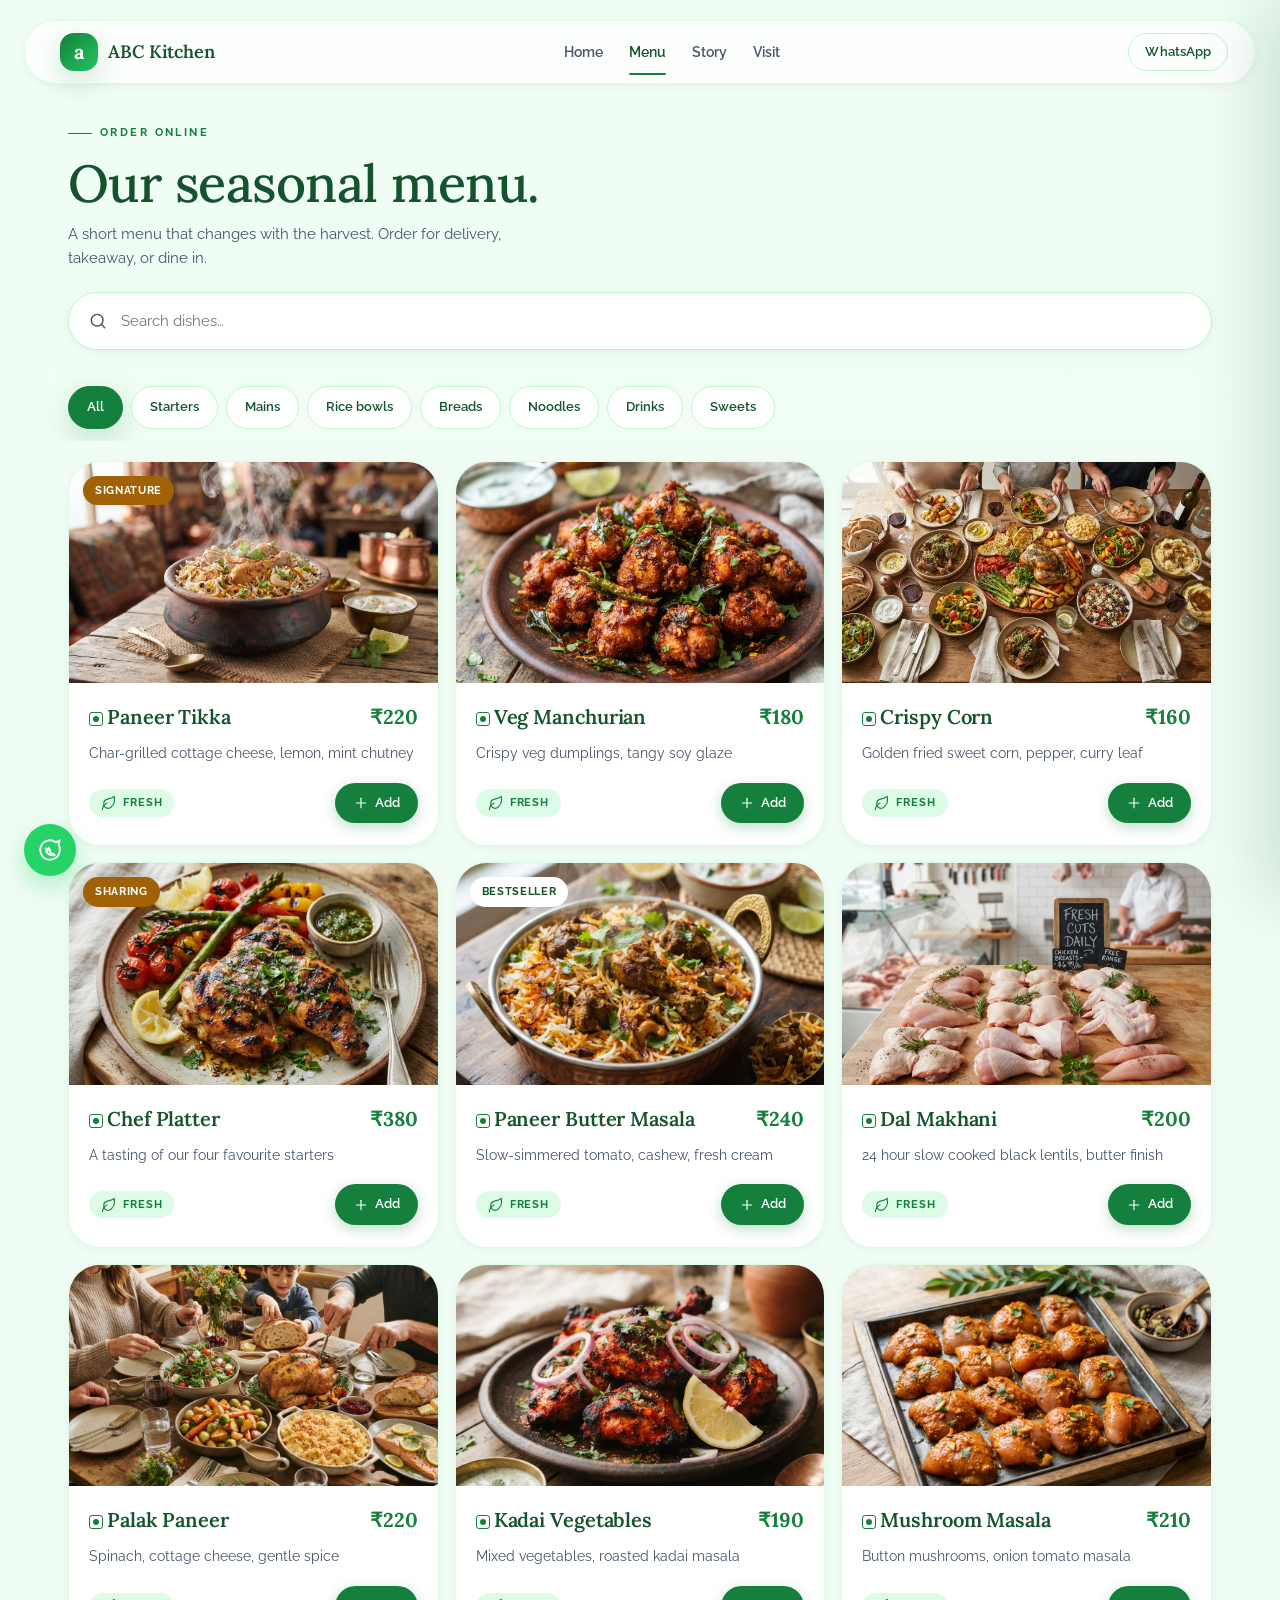
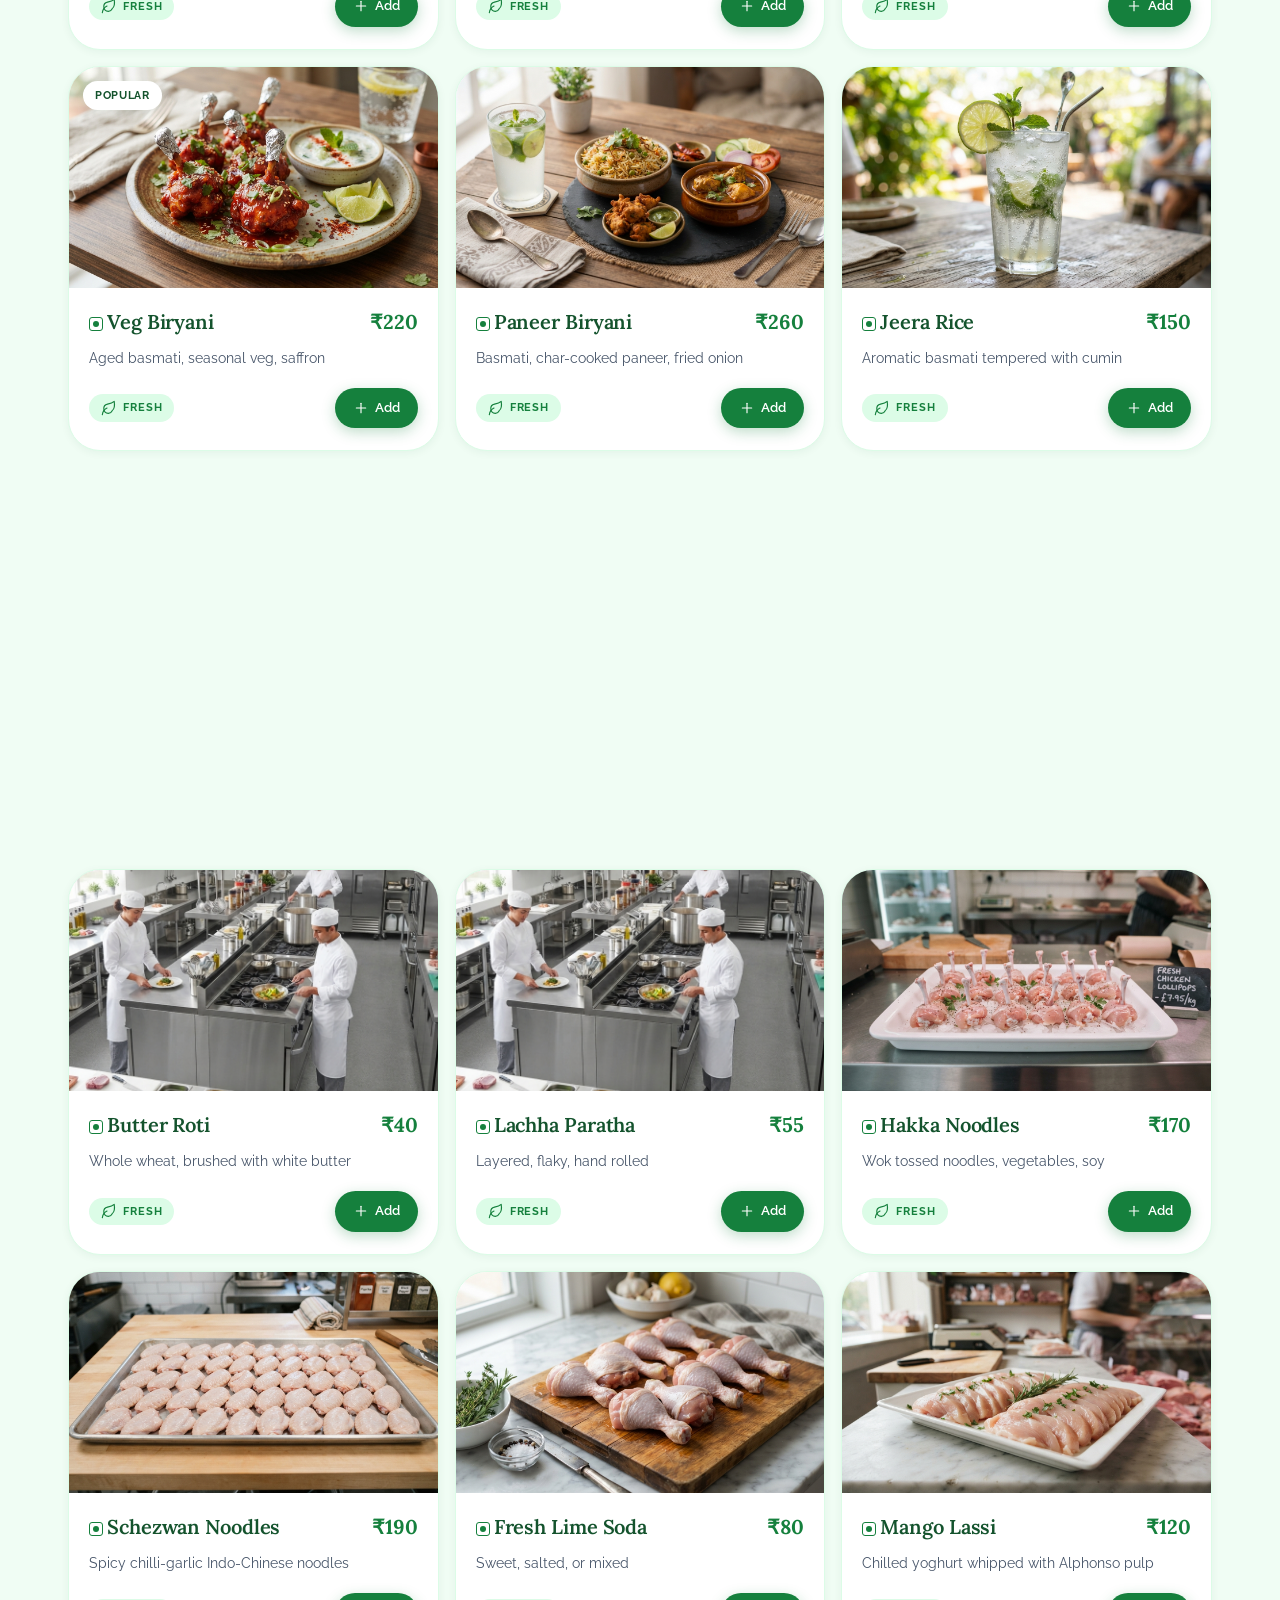
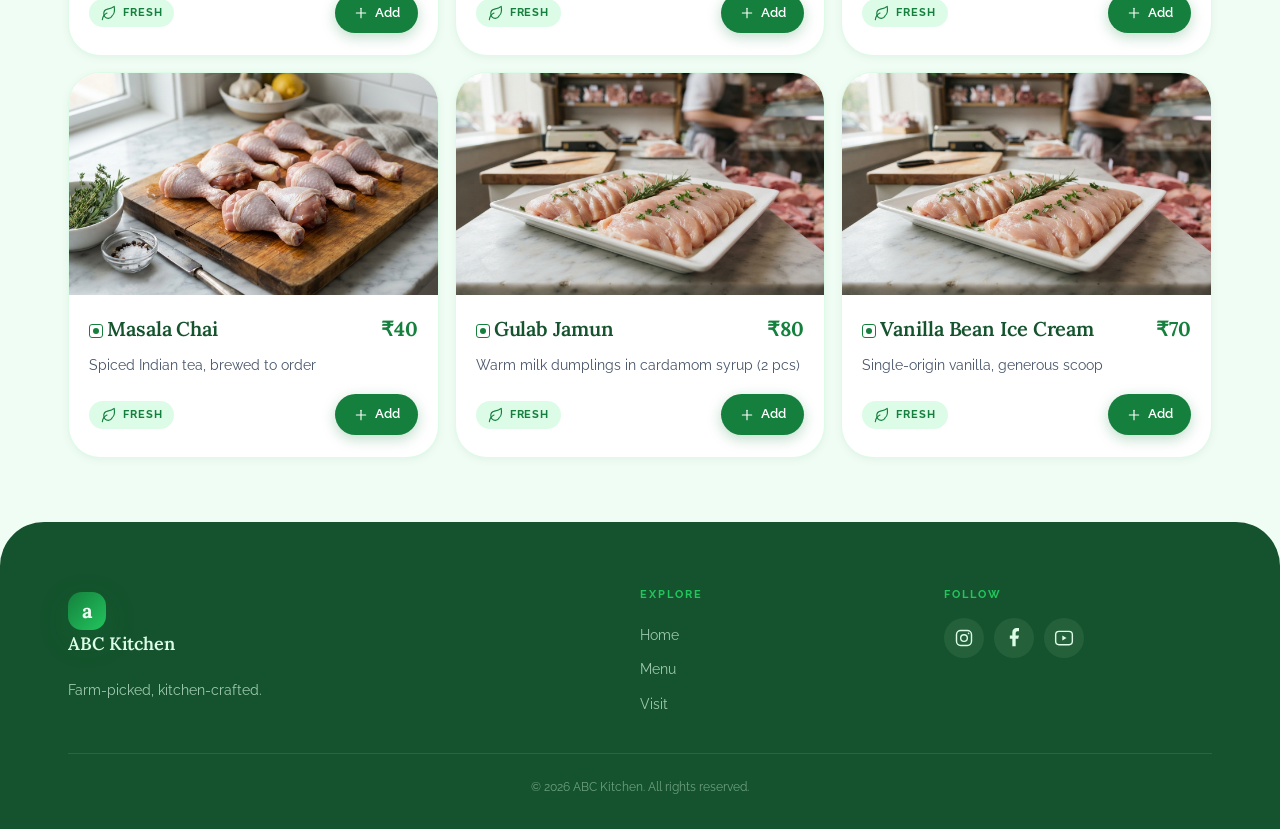
==== menu.html @ bc78f9e4 "Initial commit: restaurant website design 3 Co-authored-by: CommandCodeBot <noreply@commandcode.ai>" ====
<!DOCTYPE html>
<html lang="en">
<head>
<meta charset="UTF-8" />
<meta name="viewport" content="width=device-width, initial-scale=1.0, viewport-fit=cover" />
<title>Menu · ABC Kitchen</title>
<meta name="description" content="Browse our seasonal menu. Order for delivery, takeaway, or dine in." />
<meta name="theme-color" content="#15803D" />
<link rel="manifest" href="manifest.json" />
<link rel="icon" type="image/svg+xml" href="favicon.svg" />
<link rel="preconnect" href="https://fonts.googleapis.com" />
<link rel="preconnect" href="https://fonts.gstatic.com" crossorigin />
<link href="https://fonts.googleapis.com/css2?family=Lora:wght@400;500;600;700&family=Raleway:wght@300;400;500;600;700&display=swap" rel="stylesheet" />
<link rel="stylesheet" href="css/style.css?v=3" />
</head>
<body data-page="menu">

<header class="nav" role="banner">
  <div class="nav__inner">
    <a href="index.html" class="brand" aria-label="ABC Kitchen home">
      <span class="brand__mark">a</span>
      <span class="brand__word" data-brand>ABC Kitchen</span>
    </a>
    <nav class="nav__links" aria-label="Primary">
      <a href="index.html">Home</a>
      <a href="menu.html" class="active">Menu</a>
      <a href="index.html#story">Story</a>
      <a href="index.html#contact">Visit</a>
    </nav>
    <div class="nav__cta">
      <a data-wa target="_blank" rel="noopener" class="btn btn--ghost btn--sm">WhatsApp</a>
    </div>
    <button class="nav__burger" aria-label="Open navigation" aria-expanded="false" id="burgerBtn"></button>
  </div>
</header>

<div class="drawer" aria-label="Mobile navigation">
  <button class="drawer__close" aria-label="Close menu" id="drawerCloseBtn"></button>
  <nav>
    <a href="index.html" id="dn-home"></a>
    <a href="menu.html" class="active" id="dn-menu"></a>
    <a href="index.html#story" id="dn-story"></a>
    <a href="index.html#contact" id="dn-visit"></a>
    <a data-wa target="_blank" rel="noopener" id="dn-wa"></a>
  </nav>
</div>

<main>
  <section id="renderMenu"></section>
</main>

<footer class="footer" role="contentinfo">
  <div class="container">
    <div class="footer__grid">
      <div>
        <a href="index.html" class="brand" aria-label="ABC Kitchen home">
          <span class="brand__mark">a</span>
          <span class="brand__word" data-brand>ABC Kitchen</span>
        </a>
        <p style="margin-top:14px;font-size:14px;color:rgba(220,252,231,.7);max-width:34ch" data-tagline>Farm-picked, kitchen-crafted.</p>
      </div>
      <div>
        <h5>Explore</h5>
        <a href="index.html">Home</a>
        <a href="menu.html">Menu</a>
        <a href="index.html#contact">Visit</a>
      </div>
      <div>
        <h5>Follow</h5>
        <div class="socials">
          <a href="#" aria-label="Instagram" id="s-ig"></a>
          <a href="#" aria-label="Facebook" id="s-fb"></a>
          <a href="#" aria-label="YouTube" id="s-yt"></a>
        </div>
      </div>
    </div>
    <div class="footer__bar">© <span data-year></span> <span data-brand>ABC Kitchen</span>. All rights reserved.</div>
  </div>
</footer>

<nav class="pill-nav" aria-label="Quick navigation">
  <a href="index.html" id="pn-home"></a>
  <a href="menu.html" class="active" id="pn-menu"></a>
  <a href="index.html#story" id="pn-story"></a>
  <a href="index.html#contact" id="pn-visit"></a>
</nav>

<button class="cart-fab" onclick="openCart()" aria-label="Open cart">
  <span class="cart-fab__ic" id="cf-ic"><span class="cart-fab__count">0</span></span>
  <span class="cart-fab__text">View basket<b>₹0</b></span>
</button>

<a class="wa-fab" data-wa target="_blank" rel="noopener" aria-label="Chat on WhatsApp" id="wa-fab"></a>

<aside class="cart-panel" role="dialog" aria-modal="true" aria-labelledby="cartTitle">
  <div class="cart-panel__head">
    <h3 id="cartTitle">Your basket</h3>
    <button class="btn--icon" onclick="closeCart()" aria-label="Close basket" id="cartCloseBtn"></button>
  </div>
  <div class="cart-panel__body" id="cartBody"></div>
  <div class="cart-panel__foot">
    <div class="cart-modes" role="radiogroup" aria-label="Order type">
      <button class="cart-mode-btn active" data-mode="Takeaway" onclick="setMode('Takeaway')" role="radio"><span id="cm-takeaway"></span><span>Takeaway</span></button>
      <button class="cart-mode-btn" data-mode="Delivery" onclick="setMode('Delivery')" role="radio"><span id="cm-delivery"></span><span>Delivery</span></button>
      <button class="cart-mode-btn" data-mode="Dine-in" onclick="setMode('Dine-in')" role="radio"><span id="cm-dine"></span><span>Dine-in</span></button>
    </div>
    <div class="cart-summary" id="cartSummary"></div>
    <button class="btn btn--primary btn--block" onclick="checkoutWA()"><span id="cb-wa"></span> Send order on WhatsApp</button>
    <button class="btn btn--ghost btn--block" style="margin-top:8px" onclick="if(confirm('Clear the basket?')){clearCart();closeCart();}">Clear basket</button>
  </div>
</aside>

<script src="js/site-data.js?v=3"></script>
<script src="js/supabase-client.js?v=3"></script>
<script src="js/backend.js?v=3"></script>
<script src="js/app.js?v=3"></script>
<script>
  document.addEventListener('DOMContentLoaded', () => {
    const set = (id, iconKey, label, showLabel) => { const el = document.getElementById(id); if (el) el.innerHTML = icon(iconKey) + (showLabel !== false ? '<span>'+label+'</span>' : ''); };
    set('burgerBtn','menu','',false);
    set('drawerCloseBtn','x','',false);
    set('cartCloseBtn','x','',false);
    set('pn-home','home','Home');
    set('pn-menu','utensils','Menu');
    set('pn-story','leaf','Story');
    set('pn-visit','map','Visit');
    set('dn-home','home','Home');
    set('dn-menu','utensils','Menu');
    set('dn-story','leaf','Our story');
    set('dn-visit','map','Visit');
    set('dn-wa','wa','WhatsApp');
    document.getElementById('wa-fab').innerHTML = icon('wa');
    document.getElementById('s-ig').innerHTML = icon('ig');
    document.getElementById('s-fb').innerHTML = icon('fb');
    document.getElementById('s-yt').innerHTML = icon('yt');
    // cart icon inside FAB
    const cfIc = document.getElementById('cf-ic');
    if (cfIc){
      const badge = cfIc.querySelector('.cart-fab__count');
      cfIc.innerHTML = icon('cart','icon--sm');
      cfIc.appendChild(badge);
    }
    document.getElementById('cm-takeaway').innerHTML = icon('utensils','icon--sm');
    document.getElementById('cm-delivery').innerHTML = icon('truck','icon--sm');
    document.getElementById('cm-dine').innerHTML = icon('home','icon--sm');
    document.getElementById('cb-wa').innerHTML = icon('wa','icon--sm');
  });
</script>
</body>
</html>
---- css/style.css ----
/* ============================================
   ABC Kitchen · Design 3 · Mobile-first
   Style: Organic Biophilic — farm-to-table
   ============================================ */

:root{
  color-scheme: light;

  /* Palette */
  --primary:#15803D;
  --primary-ink:#FFFFFF;
  --primary-deep:#0F5F2C;
  --primary-soft:#DCFCE7;
  --secondary:#22C55E;
  --accent:#A16207;
  --accent-ink:#FFFFFF;
  --accent-soft:#FEF3C7;
  --bg:#F0FDF4;
  --bg-card:#FFFFFF;
  --ink:#14532D;
  --ink-soft:#166534;
  --muted:#E8F0F1;
  --muted-ink:#475569;
  --border:#BBF7D0;
  --border-soft:#DCFCE7;
  --ring:#15803D;
  --clay:#C2410C;
  --clay-soft:#FFEDD5;

  /* Space (density 4) */
  --s-1:4px; --s-2:8px; --s-3:12px; --s-4:16px;
  --s-5:22px; --s-6:32px; --s-7:44px; --s-8:64px; --s-9:88px;

  /* Radius — organic, generous */
  --r-xs:12px; --r-sm:18px; --r-md:24px; --r-lg:32px; --r-xl:44px; --r-pill:999px;

  /* Elevation */
  --sh-sm:0 2px 8px rgba(20,83,45,.06);
  --sh-md:0 10px 30px rgba(20,83,45,.08), 0 2px 6px rgba(20,83,45,.04);
  --sh-lg:0 24px 60px rgba(20,83,45,.12), 0 8px 20px rgba(20,83,45,.06);
  --sh-glow:0 10px 30px rgba(21,128,61,.22);

  /* Motion */
  --ease:cubic-bezier(.2,.8,.2,1);
  --ease-back:cubic-bezier(.34,1.56,.64,1);
  --t-fast:150ms; --t-med:280ms; --t-slow:420ms;

  /* Layout */
  --nav-h:64px;
  --pill-nav-h:64px;
  --safe-b:env(safe-area-inset-bottom, 0);
}

*,*::before,*::after{box-sizing:border-box}
*{margin:0;padding:0}
html{scroll-behavior:smooth;-webkit-text-size-adjust:100%}
body{
  font-family:'Raleway', system-ui, -apple-system, Segoe UI, Roboto, sans-serif;
  font-size:16px; line-height:1.6;
  color:var(--ink); background:var(--bg);
  -webkit-font-smoothing:antialiased;
  overflow-x:hidden;
  padding-bottom:calc(var(--pill-nav-h) + 20px + var(--safe-b));
}
img,svg{display:block;max-width:100%;height:auto}
button{font:inherit;color:inherit;background:none;border:none;cursor:pointer;touch-action:manipulation}
a{color:inherit;text-decoration:none}
h1,h2,h3,h4{font-family:'Lora', Georgia, serif; letter-spacing:-.005em; line-height:1.15; font-weight:600; color:var(--ink)}
input,textarea,select{font:inherit;color:inherit}
::selection{background:var(--primary);color:var(--primary-ink)}
:focus-visible{outline:2px solid var(--ring);outline-offset:3px;border-radius:10px}
.sr{position:absolute;width:1px;height:1px;padding:0;margin:-1px;overflow:hidden;clip:rect(0,0,0,0);border:0}
.container{max-width:1200px;margin-inline:auto;padding-inline:20px}

.icon{width:20px;height:20px;flex:0 0 auto;stroke:currentColor;fill:none;stroke-width:1.7;stroke-linecap:round;stroke-linejoin:round}
.icon--sm{width:16px;height:16px}
.icon--lg{width:26px;height:26px}

/* ============ Buttons ============ */
.btn{
  display:inline-flex;align-items:center;justify-content:center;gap:8px;
  padding:14px 24px; min-height:48px;
  border-radius:var(--r-pill);
  font-family:'Raleway',sans-serif; font-weight:600; font-size:15px; letter-spacing:.005em;
  transition: transform var(--t-med) var(--ease), box-shadow var(--t-med) var(--ease), background var(--t-med) var(--ease), color var(--t-med) var(--ease), border-color var(--t-med) var(--ease);
  white-space:nowrap;
}
.btn:active{transform:translateY(1px) scale(.98)}
.btn--primary{background:var(--primary);color:var(--primary-ink);box-shadow:var(--sh-glow)}
.btn--primary:hover{background:var(--primary-deep)}
.btn--accent{background:var(--accent);color:var(--accent-ink);box-shadow:0 8px 22px rgba(161,98,7,.25)}
.btn--accent:hover{filter:brightness(1.08)}
.btn--ghost{background:transparent;color:var(--ink);border:1.5px solid var(--border)}
.btn--ghost:hover{border-color:var(--primary);color:var(--primary);background:var(--primary-soft)}
.btn--clay{background:var(--clay);color:#fff;box-shadow:0 8px 22px rgba(194,65,12,.25)}
.btn--block{width:100%}
.btn--sm{min-height:38px;padding:8px 16px;font-size:13px}
.btn--icon{padding:12px;min-height:44px;min-width:44px;border-radius:50%;background:var(--bg-card);color:var(--ink);box-shadow:var(--sh-sm)}

/* ============ Top nav ============ */
.nav{
  position:sticky; top:14px; z-index:60;
  margin:14px 14px 0;
  height:var(--nav-h);
  background:rgba(255,255,255,.85);
  backdrop-filter:saturate(1.4) blur(16px);
  -webkit-backdrop-filter:saturate(1.4) blur(16px);
  border:1px solid var(--border-soft);
  border-radius:var(--r-xl);
  box-shadow:var(--sh-sm);
  transition: box-shadow var(--t-med) var(--ease);
}
.nav.scrolled{box-shadow:var(--sh-md)}
.nav__inner{display:flex;align-items:center;justify-content:space-between;height:100%;padding:0 12px 0 20px;max-width:1200px;margin-inline:auto}
.brand{display:inline-flex;align-items:center;gap:10px}
.brand__mark{width:38px;height:38px;border-radius:14px;background:linear-gradient(135deg,var(--primary),var(--secondary));display:grid;place-items:center;color:var(--bg);font-family:'Lora',serif;font-weight:700;font-size:20px;box-shadow:var(--sh-glow);letter-spacing:-.02em}
.brand__word{font-family:'Lora',serif;font-size:18px;font-weight:600;color:var(--ink);letter-spacing:-.005em}
.nav__links{display:none}
.nav__cta{display:none}
.nav__burger{
  display:inline-grid; place-items:center;
  width:44px; height:44px; border-radius:50%;
  background:var(--primary); color:var(--primary-ink);
  box-shadow:var(--sh-glow);
  transition: background var(--t-med) var(--ease);
}
.nav__burger:hover{background:var(--primary-deep)}
.nav__burger .icon{stroke-width:2}

/* Drawer */
.drawer{
  position:fixed; inset:0; z-index:70;
  background:linear-gradient(160deg, var(--primary-soft), var(--bg));
  transform:translateY(-100%); opacity:0; pointer-events:none;
  transition: transform var(--t-slow) var(--ease), opacity var(--t-slow) var(--ease);
  padding:96px 32px 48px;
  overflow-y:auto;
}
.drawer.open{transform:translateY(0); opacity:1; pointer-events:auto}
.drawer__close{position:fixed;top:24px;right:22px;width:44px;height:44px;border-radius:50%;background:var(--bg-card);color:var(--ink);display:grid;place-items:center;box-shadow:var(--sh-md);z-index:71}
.drawer nav{display:flex;flex-direction:column;gap:2px;margin-bottom:32px}
.drawer nav a{display:flex;align-items:center;gap:14px;padding:16px 4px;font-family:'Lora',serif;font-size:24px;color:var(--ink);border-bottom:1px solid var(--border);transition:color var(--t-fast) var(--ease), transform var(--t-fast) var(--ease)}
.drawer nav a:hover{color:var(--primary);transform:translateX(4px)}
.drawer nav a.active{color:var(--primary)}
.drawer nav a .icon{color:var(--primary)}
.drawer__cta{display:flex;flex-direction:column;gap:10px}
.drawer__foot{margin-top:32px;padding-top:24px;border-top:1px solid var(--border);color:var(--muted-ink);font-size:13px}

/* ============ Floating pill nav (mobile bottom) ============ */
.pill-nav{
  position:fixed;
  left:50%; transform:translateX(-50%);
  bottom:calc(16px + var(--safe-b));
  height:var(--pill-nav-h);
  padding:6px;
  background:var(--ink);
  border-radius:var(--r-pill);
  z-index:65;
  display:inline-flex; align-items:center; gap:4px;
  box-shadow:0 20px 50px rgba(20,83,45,.28);
  max-width:calc(100vw - 24px);
}
.pill-nav a{
  display:inline-flex; align-items:center; justify-content:center; gap:8px;
  min-width:52px; height:52px; padding:0 12px;
  border-radius:var(--r-pill);
  color:rgba(240,253,244,.65);
  font-family:'Raleway',sans-serif; font-weight:600; font-size:13px;
  transition: color var(--t-fast) var(--ease), background var(--t-fast) var(--ease);
}
.pill-nav a:hover{color:var(--bg)}
.pill-nav a.active{background:var(--primary);color:var(--bg);box-shadow:inset 0 0 0 1px rgba(255,255,255,.08)}
.pill-nav a .icon{width:20px;height:20px;stroke-width:1.8}
.pill-nav a span:not(.sr){display:none}
.pill-nav a.active span{display:inline}

/* ============ Hero ============ */
.hero{position:relative;padding:26px 0 40px;overflow:hidden}
.hero__bg{position:absolute;inset:0;z-index:-1;pointer-events:none}
.hero__leaf{position:absolute;color:var(--primary);opacity:.09}
.hero__leaf--a{top:-40px;right:-30px;width:280px;height:280px}
.hero__leaf--b{bottom:20px;left:-60px;width:220px;height:220px;opacity:.06}
.hero__inner{display:flex;flex-direction:column;gap:24px}
.kicker{
  align-self:start; display:inline-flex;align-items:center;gap:10px;
  padding:8px 14px 8px 10px;border-radius:var(--r-pill);
  background:var(--primary-soft); color:var(--primary);
  font-size:12px;font-weight:700;letter-spacing:.02em;text-transform:uppercase;
}
.kicker .icon{color:var(--primary)}

.hero__title{
  font-family:'Lora',Georgia,serif;
  font-size:clamp(38px, 10vw, 68px);
  line-height:1.05; letter-spacing:-.015em;
  color:var(--ink); font-weight:500;
}
.hero__title .accent{color:var(--primary); font-style:italic; font-weight:600; position:relative; display:inline-block}
.hero__title .accent svg{position:absolute;left:0;right:0;bottom:-6px;width:100%;height:12px;color:var(--accent);opacity:.75}
.hero__lead{max-width:56ch;font-size:16px;color:var(--muted-ink);line-height:1.7}
.hero__cta{display:flex;flex-wrap:wrap;gap:12px;margin-top:4px}

/* Organic image mask */
.hero__figure{
  position:relative;
  aspect-ratio:5/6;
  overflow:hidden;
  background:var(--muted);
  filter:drop-shadow(0 30px 50px rgba(20,83,45,.18));
}
.hero__figure svg{width:100%;height:100%;display:block}
.hero__figure img{
  position:absolute; inset:0;
  width:100%; height:100%; object-fit:cover;
  clip-path:url(#blobMask);
  -webkit-clip-path:url(#blobMask);
}
.hero__figure__badge{
  position:absolute; right:-6px; top:-6px;
  width:98px; height:98px; border-radius:50%;
  background:var(--accent); color:var(--accent-ink);
  display:grid; place-items:center; text-align:center;
  padding:8px; box-shadow:var(--sh-md);
  transform:rotate(6deg);
  animation:badgeSpin 24s linear infinite;
}
.hero__figure__badge span{font-family:'Lora',serif;font-size:12px;font-weight:600;line-height:1.15;letter-spacing:.02em}
@keyframes badgeSpin{to{transform:rotate(366deg)}}
@media(prefers-reduced-motion:reduce){.hero__figure__badge{animation:none}}

.hero__stat-strip{
  display:flex; align-items:stretch;
  gap:0; margin-top:8px;
  background:var(--bg-card); border:1px solid var(--border-soft);
  border-radius:var(--r-md); padding:8px 4px;
  box-shadow:var(--sh-sm);
}
.hero__stat-strip .st{flex:1;padding:8px 12px;text-align:center;position:relative}
.hero__stat-strip .st + .st::before{content:'';position:absolute;left:0;top:20%;bottom:20%;width:1px;background:var(--border)}
.hero__stat-strip .st b{display:block;font-family:'Lora',serif;font-size:22px;color:var(--primary);font-weight:700;letter-spacing:-.01em}
.hero__stat-strip .st span{display:block;font-size:11px;color:var(--muted-ink);letter-spacing:.04em;text-transform:uppercase;margin-top:2px}

/* ============ Sections ============ */
section.block{padding:56px 0;position:relative}
section.block--white{background:var(--bg-card)}
section.block--mint{background:linear-gradient(180deg, var(--primary-soft), var(--bg))}
section.block--dark{background:var(--ink);color:var(--primary-soft)}
section.block--dark h2,section.block--dark h3,section.block--dark h4{color:var(--primary-soft)}
section.block--dark .muted-text{color:rgba(220,252,231,.7)}
section.block--dark .eyebrow{color:var(--secondary)}

.eyebrow{display:inline-flex;align-items:center;gap:8px;font-size:11px;letter-spacing:.22em;text-transform:uppercase;font-weight:700;color:var(--primary);margin-bottom:12px}
.eyebrow::before{content:'';width:24px;height:1.5px;background:currentColor;border-radius:2px}
.section__head{margin-bottom:32px}
.section__head h2{font-size:clamp(30px,7vw,44px);line-height:1.12;font-weight:500;letter-spacing:-.005em}
.section__head p{margin-top:12px;color:var(--muted-ink);font-size:16px;max-width:60ch;line-height:1.65}

/* Wave dividers between sections */
.wave{width:100%;height:40px;display:block}
.wave--to-white path{fill:var(--bg-card)}
.wave--to-mint path{fill:var(--primary-soft)}
.wave--to-dark path{fill:var(--ink)}
.wave--to-bg path{fill:var(--bg)}

/* ============ Featured dishes ============ */
.dishes{display:grid;grid-template-columns:1fr;gap:20px}
.dish{
  background:var(--bg-card); border-radius:var(--r-lg); overflow:hidden;
  border:1px solid var(--border-soft); box-shadow:var(--sh-sm);
  transition: transform var(--t-med) var(--ease), box-shadow var(--t-med) var(--ease), border-color var(--t-med) var(--ease);
  position:relative;
}
.dish:hover{transform:translateY(-4px); box-shadow:var(--sh-md); border-color:var(--border)}
.dish__img{aspect-ratio:5/4;overflow:hidden;background:var(--muted);position:relative}
.dish__img img{width:100%;height:100%;object-fit:cover;transition:transform 500ms var(--ease)}
.dish:hover .dish__img img{transform:scale(1.06)}
.dish__body{padding:18px 20px 22px}
.dish__row{display:flex;justify-content:space-between;align-items:baseline;gap:10px;margin-bottom:6px}
.dish__title{font-family:'Lora',serif;font-size:22px;color:var(--ink);font-weight:600;letter-spacing:-.005em}
.dish__price{font-family:'Lora',serif;font-size:22px;color:var(--primary);font-weight:700;white-space:nowrap}
.dish__desc{font-size:14px;color:var(--muted-ink);margin-bottom:16px;line-height:1.55;min-height:2.5em}
.dish__cta{display:flex;justify-content:space-between;align-items:center;gap:10px}
.chip{display:inline-flex;align-items:center;gap:6px;padding:5px 12px;border-radius:var(--r-pill);background:var(--primary-soft);color:var(--primary);font-size:11px;font-weight:700;letter-spacing:.08em;text-transform:uppercase}
.chip--gold{background:var(--accent-soft);color:var(--accent)}
.chip--clay{background:var(--clay-soft);color:var(--clay)}
.tag{position:absolute;top:14px;left:14px;padding:6px 12px;border-radius:var(--r-pill);background:var(--bg-card);color:var(--ink);font-size:11px;font-weight:700;letter-spacing:.06em;text-transform:uppercase;box-shadow:var(--sh-sm);z-index:2}
.tag--gold{background:var(--accent);color:var(--accent-ink)}
.diet-dot{width:14px;height:14px;border:1.5px solid var(--primary);border-radius:3px;display:inline-grid;place-items:center;flex:0 0 auto;vertical-align:middle;margin-right:4px}
.diet-dot::before{content:'';width:6px;height:6px;background:var(--primary);border-radius:50%}
.diet-dot.nv{border-color:var(--clay)}
.diet-dot.nv::before{background:var(--clay)}

/* ============ Values ============ */
.values{display:grid;grid-template-columns:1fr;gap:14px}
.value{
  padding:24px; border-radius:var(--r-md);
  background:var(--bg-card); border:1px solid var(--border-soft);
  display:flex; flex-direction:column; gap:8px;
  transition: transform var(--t-med) var(--ease), border-color var(--t-med) var(--ease);
}
.value:hover{transform:translateY(-3px);border-color:var(--primary)}
.value__ic{width:46px;height:46px;border-radius:16px;background:linear-gradient(135deg,var(--primary-soft),var(--accent-soft));display:grid;place-items:center;color:var(--primary);margin-bottom:6px}
.value h4{font-family:'Lora',serif;font-size:20px;font-weight:600}
.value p{font-size:14px;color:var(--muted-ink);line-height:1.6}
.value__num{position:absolute;top:16px;right:20px;font-family:'Lora',serif;font-size:14px;color:var(--muted-ink);font-weight:500;font-style:italic}
.value{position:relative}

/* ============ Sourcing / ingredients ============ */
.sourcing{display:grid;grid-template-columns:1fr 1fr;gap:12px;margin-top:18px}
.source-card{padding:18px;border-radius:var(--r-md);background:rgba(220,252,231,.06);border:1px solid rgba(220,252,231,.14)}
.source-card__ic{width:44px;height:44px;border-radius:14px;background:rgba(220,252,231,.12);color:var(--secondary);display:grid;place-items:center;margin-bottom:12px}
.source-card b{font-family:'Lora',serif;font-size:17px;color:var(--primary-soft);display:block}
.source-card span{font-size:12px;color:rgba(220,252,231,.6)}

/* ============ Gallery ============ */
.gallery{display:grid;grid-template-columns:repeat(2,1fr);gap:12px}
.gallery figure{position:relative;overflow:hidden;border-radius:var(--r-md);aspect-ratio:1/1;background:var(--muted);box-shadow:var(--sh-sm)}
.gallery figure:nth-child(1){grid-column:span 2;aspect-ratio:16/9;border-radius:var(--r-lg)}
.gallery img{width:100%;height:100%;object-fit:cover;transition:transform 500ms var(--ease)}
.gallery figure:hover img{transform:scale(1.07)}
.gallery figcaption{position:absolute;left:0;right:0;bottom:0;padding:22px 14px 12px;color:#fff;font-family:'Lora',serif;font-size:14px;background:linear-gradient(180deg,transparent,rgba(20,83,45,.7))}

/* ============ Testimonials ============ */
.tcards{display:grid;grid-template-columns:1fr;gap:14px}
.tcard{
  padding:26px;border-radius:var(--r-lg);background:var(--bg-card);border:1px solid var(--border-soft);
  position:relative; box-shadow:var(--sh-sm);
}
.tcard::before{content:'"';position:absolute;top:12px;right:20px;font-family:'Lora',serif;font-size:80px;color:var(--primary-soft);line-height:.6}
.stars{color:var(--accent);letter-spacing:2px;font-size:14px;margin-bottom:10px;position:relative;z-index:1}
.tcard p{font-family:'Lora',serif;font-size:17px;line-height:1.55;color:var(--ink);margin-bottom:14px;font-weight:400;position:relative;z-index:1}
.tcard footer{display:flex;align-items:center;gap:12px}
.tcard__avatar{width:38px;height:38px;border-radius:50%;background:linear-gradient(135deg,var(--primary),var(--secondary));display:grid;place-items:center;color:var(--bg);font-family:'Lora',serif;font-weight:700}
.tcard b{font-weight:600;font-size:14px;color:var(--ink);font-family:'Raleway',sans-serif;display:block}
.tcard footer span{font-size:12px;color:var(--muted-ink)}

/* ============ Forms ============ */
.form{display:flex;flex-direction:column;gap:14px}
.field label{display:block;font-size:12px;letter-spacing:.08em;text-transform:uppercase;font-weight:700;color:var(--primary);margin-bottom:6px}
.field input,.field textarea,.field select{
  width:100%;padding:14px 18px;min-height:48px;
  background:var(--bg-card);border:1.5px solid var(--border);border-radius:var(--r-sm);
  font-size:15px;color:var(--ink);
  transition: border-color var(--t-fast) var(--ease), box-shadow var(--t-fast) var(--ease);
}
.field input:focus,.field textarea:focus,.field select:focus{outline:none;border-color:var(--primary);box-shadow:0 0 0 4px rgba(21,128,61,.14)}
.field textarea{min-height:110px;resize:vertical;line-height:1.6}
.hint{font-size:12px;color:var(--muted-ink);margin-top:4px}
.card{background:var(--bg-card);border:1px solid var(--border-soft);border-radius:var(--r-lg);padding:26px;box-shadow:var(--sh-md)}
.star-picker{display:flex;gap:4px;font-size:28px;cursor:pointer;user-select:none}
.star-picker span{color:var(--border);transition:color var(--t-fast) var(--ease);padding:2px}
.star-picker span.on{color:var(--accent)}

/* ============ Contact ============ */
.contact-grid{display:grid;grid-template-columns:1fr;gap:20px}
.contact-list{list-style:none;padding:0;display:flex;flex-direction:column;gap:12px;margin-bottom:20px}
.contact-list li{display:flex;gap:14px;padding:16px 18px;background:var(--bg-card);border:1px solid var(--border-soft);border-radius:var(--r-md);align-items:center}
.contact-list .ci{width:42px;height:42px;border-radius:14px;background:linear-gradient(135deg,var(--primary-soft),var(--accent-soft));display:grid;place-items:center;color:var(--primary);flex:0 0 auto}
.contact-list h5{font-family:'Raleway',sans-serif;font-size:11px;letter-spacing:.1em;text-transform:uppercase;color:var(--muted-ink);font-weight:700;margin-bottom:2px}
.contact-list p{font-size:15px;color:var(--ink);line-height:1.4}
.map{width:100%;aspect-ratio:16/10;border:0;border-radius:var(--r-lg);box-shadow:var(--sh-md);background:var(--muted)}

/* ============ Footer ============ */
.footer{background:var(--ink);color:var(--primary-soft);padding:52px 0 96px;border-radius:36px 36px 0 0;margin-top:32px}
.footer__grid{display:grid;grid-template-columns:1fr;gap:32px;margin-bottom:32px}
.footer h5{font-family:'Raleway',sans-serif;font-size:11px;letter-spacing:.18em;text-transform:uppercase;color:var(--secondary);margin-bottom:14px;font-weight:700}
.footer a{display:block;padding:6px 0;color:rgba(220,252,231,.7);font-size:14px;transition:color var(--t-fast) var(--ease)}
.footer a:hover{color:var(--secondary)}
.footer .brand__word{color:var(--primary-soft)}
.footer .socials{display:flex;gap:10px}
.footer .socials a{width:40px;height:40px;border-radius:50%;background:rgba(220,252,231,.08);display:inline-grid;place-items:center;padding:0;color:var(--primary-soft)}
.footer .socials a:hover{background:var(--secondary);color:var(--ink)}
.footer__bar{padding-top:24px;border-top:1px solid rgba(220,252,231,.1);text-align:center;font-size:12px;color:rgba(220,252,231,.45)}

/* ============ Modal ============ */
.modal{position:fixed;inset:0;z-index:80;display:none}
.modal.open{display:flex;align-items:flex-end;justify-content:center}
@media(min-width:700px){.modal.open{align-items:center}}
.modal__backdrop{position:absolute;inset:0;background:rgba(20,83,45,.5);backdrop-filter:blur(3px);animation:fadeIn var(--t-med) var(--ease)}
.modal__panel{
  position:relative;width:100%;max-width:520px;
  background:var(--bg);border-radius:32px 32px 0 0;
  padding:28px 24px 32px;
  animation:sheetUp var(--t-slow) var(--ease-back);
  max-height:88vh; overflow-y:auto;
}
@media(min-width:700px){.modal__panel{border-radius:var(--r-lg);animation:popIn var(--t-slow) var(--ease-back)}}
.modal__panel h3{font-family:'Lora',serif;font-size:26px;margin-bottom:8px}
.modal__panel p.muted-text{color:var(--muted-ink);font-size:14px;margin-bottom:20px;line-height:1.6}
.modal__close{position:absolute;top:16px;right:16px;padding:10px;border-radius:50%;background:var(--bg-card);color:var(--ink);box-shadow:var(--sh-sm)}
.modal__handle{width:40px;height:4px;background:var(--border);border-radius:2px;margin:0 auto 18px;display:block}
@media(min-width:700px){.modal__handle{display:none}}
@keyframes sheetUp{from{transform:translateY(100%)}to{transform:translateY(0)}}
@keyframes popIn{from{transform:scale(.94);opacity:0}to{transform:scale(1);opacity:1}}
@keyframes fadeIn{from{opacity:0}to{opacity:1}}
.benefits{list-style:none;display:grid;grid-template-columns:1fr 1fr;gap:8px;margin:14px 0}
.benefits li{padding:12px 14px;background:var(--bg-card);border:1px solid var(--border-soft);border-radius:var(--r-sm);font-size:13px;font-weight:600;color:var(--ink);display:flex;align-items:center;gap:8px}
.benefits li .icon{color:var(--primary)}

/* Toast */
.toast-wrap{position:fixed;top:calc(var(--nav-h) + 30px);left:50%;transform:translateX(-50%);z-index:100;display:flex;flex-direction:column;gap:8px;pointer-events:none;padding-inline:16px;width:100%;max-width:420px}
.toast{background:var(--ink);color:var(--bg);padding:14px 20px;border-radius:var(--r-pill);font-size:14px;font-weight:600;box-shadow:var(--sh-lg);animation:toastIn var(--t-slow) var(--ease-back);text-align:center;display:inline-flex;align-items:center;gap:8px;justify-content:center}
.toast .icon{color:var(--secondary)}
@keyframes toastIn{from{transform:translateY(-16px);opacity:0}to{transform:translateY(0);opacity:1}}

/* ============ Menu page ============ */
.menu-hero{padding:32px 0 12px}
.menu-hero h1{font-family:'Lora',serif;font-size:clamp(34px,8vw,52px);letter-spacing:-.01em;font-weight:500;color:var(--ink)}
.menu-hero p{color:var(--muted-ink);font-size:15px;margin-top:8px;max-width:52ch}

.menu-search{position:relative;margin:22px 0 12px}
.menu-search input{width:100%;padding:16px 48px 16px 52px;background:var(--bg-card);border:1.5px solid var(--border);border-radius:var(--r-pill);font-size:15px;box-shadow:var(--sh-sm)}
.menu-search input:focus{outline:none;border-color:var(--primary);box-shadow:0 0 0 4px rgba(21,128,61,.14)}
.menu-search .icon{position:absolute;left:20px;top:50%;transform:translateY(-50%);color:var(--muted-ink);pointer-events:none}

.cats{
  position:sticky; top:calc(14px + var(--nav-h) + 14px); z-index:40;
  padding:12px 0;
  display:flex;gap:8px;overflow-x:auto;
  scrollbar-width:none;
  scroll-snap-type:x proximity;
  margin-inline:-20px; padding-inline:20px;
  background:linear-gradient(180deg, rgba(240,253,244,.92), rgba(240,253,244,.75));
  backdrop-filter:blur(10px);
}
.cats::-webkit-scrollbar{display:none}
.cat{
  scroll-snap-align:start; flex:0 0 auto;
  padding:10px 18px; border-radius:var(--r-pill);
  background:var(--bg-card); color:var(--ink); border:1.5px solid var(--border);
  font-family:'Raleway',sans-serif; font-weight:600; font-size:13px;
  transition: all var(--t-fast) var(--ease);
}
.cat:hover{border-color:var(--primary);color:var(--primary)}
.cat.active{background:var(--primary);color:var(--primary-ink);border-color:var(--primary);box-shadow:var(--sh-glow)}

/* Menu grid — card style, mobile 1col, sm 2col */
.menu-grid{display:grid;grid-template-columns:1fr;gap:16px;padding:20px 0 32px}
.mcard{
  background:var(--bg-card); border:1px solid var(--border-soft); border-radius:var(--r-lg);
  overflow:hidden; box-shadow:var(--sh-sm);
  transition: transform var(--t-fast) var(--ease), box-shadow var(--t-med) var(--ease);
  display:flex; flex-direction:column;
}
.mcard:hover{transform:translateY(-3px); box-shadow:var(--sh-md)}
.mcard__img{position:relative;aspect-ratio:5/3;overflow:hidden;background:var(--muted)}
.mcard__img img{width:100%;height:100%;object-fit:cover;transition:transform 400ms var(--ease)}
.mcard:hover .mcard__img img{transform:scale(1.05)}
.mcard__body{padding:18px 20px 22px;flex:1;display:flex;flex-direction:column;gap:10px}
.mcard__top{display:flex;align-items:baseline;justify-content:space-between;gap:12px}
.mcard__name{font-family:'Lora',serif;font-size:20px;font-weight:600;color:var(--ink);letter-spacing:-.005em}
.mcard__price{font-family:'Lora',serif;font-size:20px;font-weight:700;color:var(--primary);white-space:nowrap}
.mcard__desc{font-size:14px;color:var(--muted-ink);line-height:1.55;flex:1}
.mcard__foot{display:flex;justify-content:space-between;align-items:center;gap:10px;margin-top:8px}
.mcard__foot > div:first-child{display:flex;align-items:center;gap:6px}

.qty{display:inline-flex;align-items:center;border:2px solid var(--primary);border-radius:var(--r-pill);overflow:hidden;background:var(--bg-card)}
.qty button{width:36px;height:36px;color:var(--primary);font-size:18px;font-weight:700;display:inline-grid;place-items:center;transition:background var(--t-fast) var(--ease)}
.qty button:hover{background:var(--primary-soft)}
.qty span{min-width:28px;text-align:center;font-weight:700;color:var(--primary);font-size:15px}
.add{padding:10px 18px;border-radius:var(--r-pill);background:var(--primary);color:var(--primary-ink);font-weight:600;font-size:13px;box-shadow:0 4px 14px rgba(21,128,61,.28);display:inline-flex;align-items:center;gap:6px;transition:background var(--t-fast) var(--ease)}
.add:hover{background:var(--primary-deep)}

.closed-banner{margin:20px 0;padding:32px 24px;background:var(--ink);color:var(--primary-soft);border-radius:var(--r-lg);text-align:center}
.closed-banner h3{color:var(--primary-soft);font-family:'Lora',serif;font-size:24px;margin-bottom:8px}
.closed-banner p{color:rgba(220,252,231,.7);font-size:14px}

/* ============ Cart panel (full-screen slide-right on mobile) ============ */
.cart-panel{
  position:fixed; top:0; right:0; bottom:0;
  width:100%; max-width:440px;
  background:var(--bg);
  z-index:82;
  transform:translateX(100%);
  transition: transform var(--t-slow) var(--ease);
  box-shadow:-20px 0 60px rgba(20,83,45,.15);
  display:flex; flex-direction:column;
}
.cart-panel.open{transform:translateX(0)}
.cart-panel__head{
  padding:22px 22px 16px;
  border-bottom:1px solid var(--border-soft);
  display:flex;align-items:center;justify-content:space-between;gap:14px;
  background:var(--bg-card);
}
.cart-panel__head h3{font-family:'Lora',serif;font-size:22px;font-weight:600}
.cart-panel__body{flex:1;overflow-y:auto;padding:20px 22px}
.cart-panel__foot{padding:20px 22px calc(24px + var(--safe-b));border-top:1px solid var(--border-soft);background:var(--bg-card)}

.cart-empty{padding:60px 20px;text-align:center;color:var(--muted-ink)}
.cart-empty .icon{width:52px;height:52px;margin:0 auto 14px;color:var(--border)}
.cart-empty p{font-family:'Lora',serif;font-size:18px;margin-bottom:6px}
.cart-empty small{font-size:13px}

.cart-items{display:flex;flex-direction:column;gap:12px}
.cart-row{display:grid;grid-template-columns:60px 1fr auto;gap:12px;padding:12px;background:var(--bg-card);border:1px solid var(--border-soft);border-radius:var(--r-md);align-items:center}
.cart-row__img{width:60px;height:60px;border-radius:14px;overflow:hidden;background:var(--muted)}
.cart-row__img img{width:100%;height:100%;object-fit:cover}
.cart-row__info{min-width:0}
.cart-row__name{font-family:'Lora',serif;font-weight:600;font-size:15px;color:var(--ink);line-height:1.2}
.cart-row__price{font-size:13px;color:var(--primary);font-weight:700;margin-top:2px}
.cart-row .qty{transform:scale(.85);transform-origin:right}

.cart-modes{display:grid;grid-template-columns:repeat(3,1fr);gap:6px;margin:0 0 14px}
.cart-mode-btn{padding:12px 8px;border-radius:var(--r-md);background:var(--muted);color:var(--muted-ink);font-size:12px;font-weight:700;text-align:center;transition:all var(--t-fast) var(--ease);display:flex;flex-direction:column;align-items:center;gap:4px}
.cart-mode-btn.active{background:var(--primary);color:var(--primary-ink)}
.cart-mode-btn .icon{width:18px;height:18px}

.cart-summary{display:flex;flex-direction:column;gap:8px;margin-bottom:16px;padding:14px 16px;background:var(--primary-soft);border-radius:var(--r-md)}
.cart-summary .row{display:flex;justify-content:space-between;font-size:14px;color:var(--ink-soft)}
.cart-summary .row.total{padding-top:8px;border-top:1px dashed var(--border);font-size:16px;font-weight:700;color:var(--primary)}
.cart-summary .row.total b{font-family:'Lora',serif;font-size:22px}

/* Cart FAB (menu page) */
.cart-fab{
  position:fixed; right:calc(50% - 160px);
  bottom:calc(88px + var(--safe-b));
  z-index:57;
  padding:12px 20px 12px 14px;
  background:var(--primary); color:var(--primary-ink);
  border-radius:var(--r-pill);
  display:none; align-items:center; gap:10px;
  box-shadow:var(--sh-glow);
  animation:fabUp var(--t-slow) var(--ease-back);
}
.cart-fab.show{display:inline-flex}
.cart-fab__ic{width:36px;height:36px;border-radius:50%;background:rgba(255,255,255,.15);display:grid;place-items:center;position:relative}
.cart-fab__count{position:absolute;top:-4px;right:-4px;background:var(--accent);color:var(--accent-ink);min-width:22px;height:22px;padding:0 6px;border-radius:var(--r-pill);display:inline-grid;place-items:center;font-size:11px;font-weight:700}
.cart-fab__text{font-family:'Raleway',sans-serif;font-size:14px;font-weight:600}
.cart-fab__text b{display:block;font-family:'Lora',serif;font-size:18px;font-weight:700}
@keyframes fabUp{from{transform:translateY(20px);opacity:0}to{transform:translateY(0);opacity:1}}

/* WhatsApp FAB */
.wa-fab{
  position:fixed; left:16px;
  bottom:calc(88px + var(--safe-b));
  width:52px; height:52px; border-radius:50%;
  background:#25D366; color:#fff;
  display:inline-grid; place-items:center;
  box-shadow:0 10px 26px rgba(37,211,102,.35);
  z-index:58;
  transition: transform var(--t-med) var(--ease);
}
.wa-fab:hover{transform:scale(1.08)}
.wa-fab .icon{width:26px;height:26px}

/* Reveal */
.reveal{opacity:0;transform:translateY(24px);transition:opacity 700ms var(--ease), transform 700ms var(--ease)}
.reveal.seen{opacity:1;transform:none}
@media(prefers-reduced-motion:reduce){
  *,*::before,*::after{animation-duration:.001ms !important;animation-iteration-count:1 !important;transition-duration:.001ms !important;scroll-behavior:auto !important}
  .reveal{opacity:1;transform:none}
}

/* ============ Responsive ============ */
@media(min-width:640px){
  .container{padding-inline:28px}
  .hero__inner{gap:32px}
  .dishes{grid-template-columns:repeat(2,1fr)}
  .values{grid-template-columns:repeat(2,1fr)}
  .tcards{grid-template-columns:repeat(2,1fr)}
  .gallery{grid-template-columns:repeat(3,1fr)}
  .gallery figure:nth-child(1){grid-column:span 2;aspect-ratio:16/9}
  .menu-grid{grid-template-columns:repeat(2,1fr)}
  .contact-grid{grid-template-columns:1fr 1fr;gap:32px;align-items:start}
  .footer__grid{grid-template-columns:2fr 1fr 1fr;gap:36px}
  .cart-fab{right:22px;left:auto}
}
@media(min-width:900px){
  body{padding-bottom:0}
  .pill-nav{display:none}
  .nav{margin:20px 24px 0}
  .nav__links{display:flex;gap:26px;align-items:center}
  .nav__links a{font-size:14px;font-weight:600;color:var(--muted-ink);position:relative;padding:8px 0;transition:color var(--t-fast) var(--ease)}
  .nav__links a:hover,.nav__links a.active{color:var(--ink)}
  .nav__links a.active::after{content:'';position:absolute;left:0;right:0;bottom:-4px;height:2px;background:var(--primary);border-radius:2px}
  .nav__cta{display:inline-flex;gap:10px}
  .nav__burger{display:none}
  .drawer{display:none}
  .hero__inner{display:grid;grid-template-columns:1.1fr 1fr;align-items:center;gap:56px}
  .hero__figure{aspect-ratio:5/6;max-width:520px}
  .dishes{grid-template-columns:repeat(3,1fr)}
  .values{grid-template-columns:repeat(4,1fr)}
  .tcards{grid-template-columns:repeat(3,1fr)}
  .menu-grid{grid-template-columns:repeat(3,1fr)}
  .wa-fab{bottom:24px;left:24px}
  .cart-fab{bottom:24px;right:24px}
  section.block{padding:80px 0}
  .sourcing{grid-template-columns:repeat(4,1fr)}
  .footer{padding:64px 0 32px;border-radius:44px 44px 0 0}
}
@media(min-width:1200px){
  .hero__title{font-size:76px}
}

/* ============================================
   REVIEW FORM — rebuilt, mobile-primary
   ============================================ */
.rv-card{
  background:var(--bg-card);
  border:1px solid var(--border-soft);
  border-radius:var(--r-lg);
  padding:24px 20px 28px;
  box-shadow:var(--sh-md);
  max-width:560px;
  margin:0 auto;
}
.rv-form{display:flex; flex-direction:column; gap:22px}
.rv-field{display:flex; flex-direction:column; gap:8px}
.rv-field label{
  font-family:'Raleway',sans-serif;
  font-size:12px; font-weight:700;
  letter-spacing:.1em; text-transform:uppercase;
  color:var(--primary);
}
.rv-field input[type="text"],
.rv-field textarea{
  width:100%;
  padding:14px 16px;
  min-height:48px;
  background:var(--bg-card);
  border:1.5px solid var(--border);
  border-radius:var(--r-sm);
  font-family:'Raleway',sans-serif;
  font-size:15px;
  color:var(--ink);
  transition:border-color var(--t-fast) var(--ease), box-shadow var(--t-fast) var(--ease);
  -webkit-appearance:none;
  appearance:none;
}
.rv-field input[type="text"]:focus,
.rv-field textarea:focus{
  outline:none;
  border-color:var(--primary);
  box-shadow:0 0 0 4px rgba(21,128,61,.14);
}
.rv-field textarea{
  min-height:112px;
  line-height:1.55;
  resize:vertical;
  font-family:'Raleway',sans-serif;
}
.rv-hint{
  font-size:12px;
  color:var(--muted-ink);
  text-align:right;
  font-family:'Raleway',sans-serif;
  margin:0;
}

/* Stars — mobile-primary 44x44 tap targets */
.rv-stars{
  display:flex;
  gap:4px;
  padding:6px 0;
  flex-wrap:nowrap;
  justify-content:flex-start;
}
.rv-star{
  width:44px; height:44px;
  padding:0;
  background:transparent;
  border:none;
  color:var(--border);
  font-size:32px;
  line-height:1;
  cursor:pointer;
  display:inline-grid;
  place-items:center;
  transition:color var(--t-fast) var(--ease), transform var(--t-fast) var(--ease);
  border-radius:8px;
  touch-action:manipulation;
  -webkit-tap-highlight-color:transparent;
  user-select:none;
}
.rv-star:hover{transform:translateY(-1px)}
.rv-star:focus-visible{outline:2px solid var(--primary); outline-offset:2px}
.rv-star.on{color:var(--accent)}
.rv-star-label{
  margin:4px 0 0;
  font-family:'Lora',serif;
  font-style:italic;
  font-size:14px;
  color:var(--primary);
}

/* Submit button — dedicated size, full width */
.rv-submit{
  width:100%;
  min-height:52px;
  padding:16px 24px;
  font-size:15px;
  font-weight:600;
  margin-top:4px;
  justify-content:center;
}

/* Map fallback when embed URL not configured */
.map--fallback{
  width:100%; aspect-ratio:16/10;
  border-radius:var(--r-lg); background:linear-gradient(135deg, var(--primary-soft), var(--accent-soft));
  border:1px dashed var(--border);
  display:grid; place-items:center; padding:24px;
  box-shadow:var(--sh-md);
}
.map__inner{text-align:center; max-width:320px}
.map__ic{width:56px; height:56px; margin:0 auto 12px; border-radius:20px; background:var(--bg-card); color:var(--primary); display:grid; place-items:center; box-shadow:var(--sh-sm)}
.map--fallback h4{font-family:'Lora',serif; font-size:20px; margin-bottom:6px; color:var(--ink)}
.map--fallback p{font-size:13px; color:var(--muted-ink); margin-bottom:16px; line-height:1.5}
.map--fallback .btn{padding:10px 20px; min-height:42px; font-size:13px}
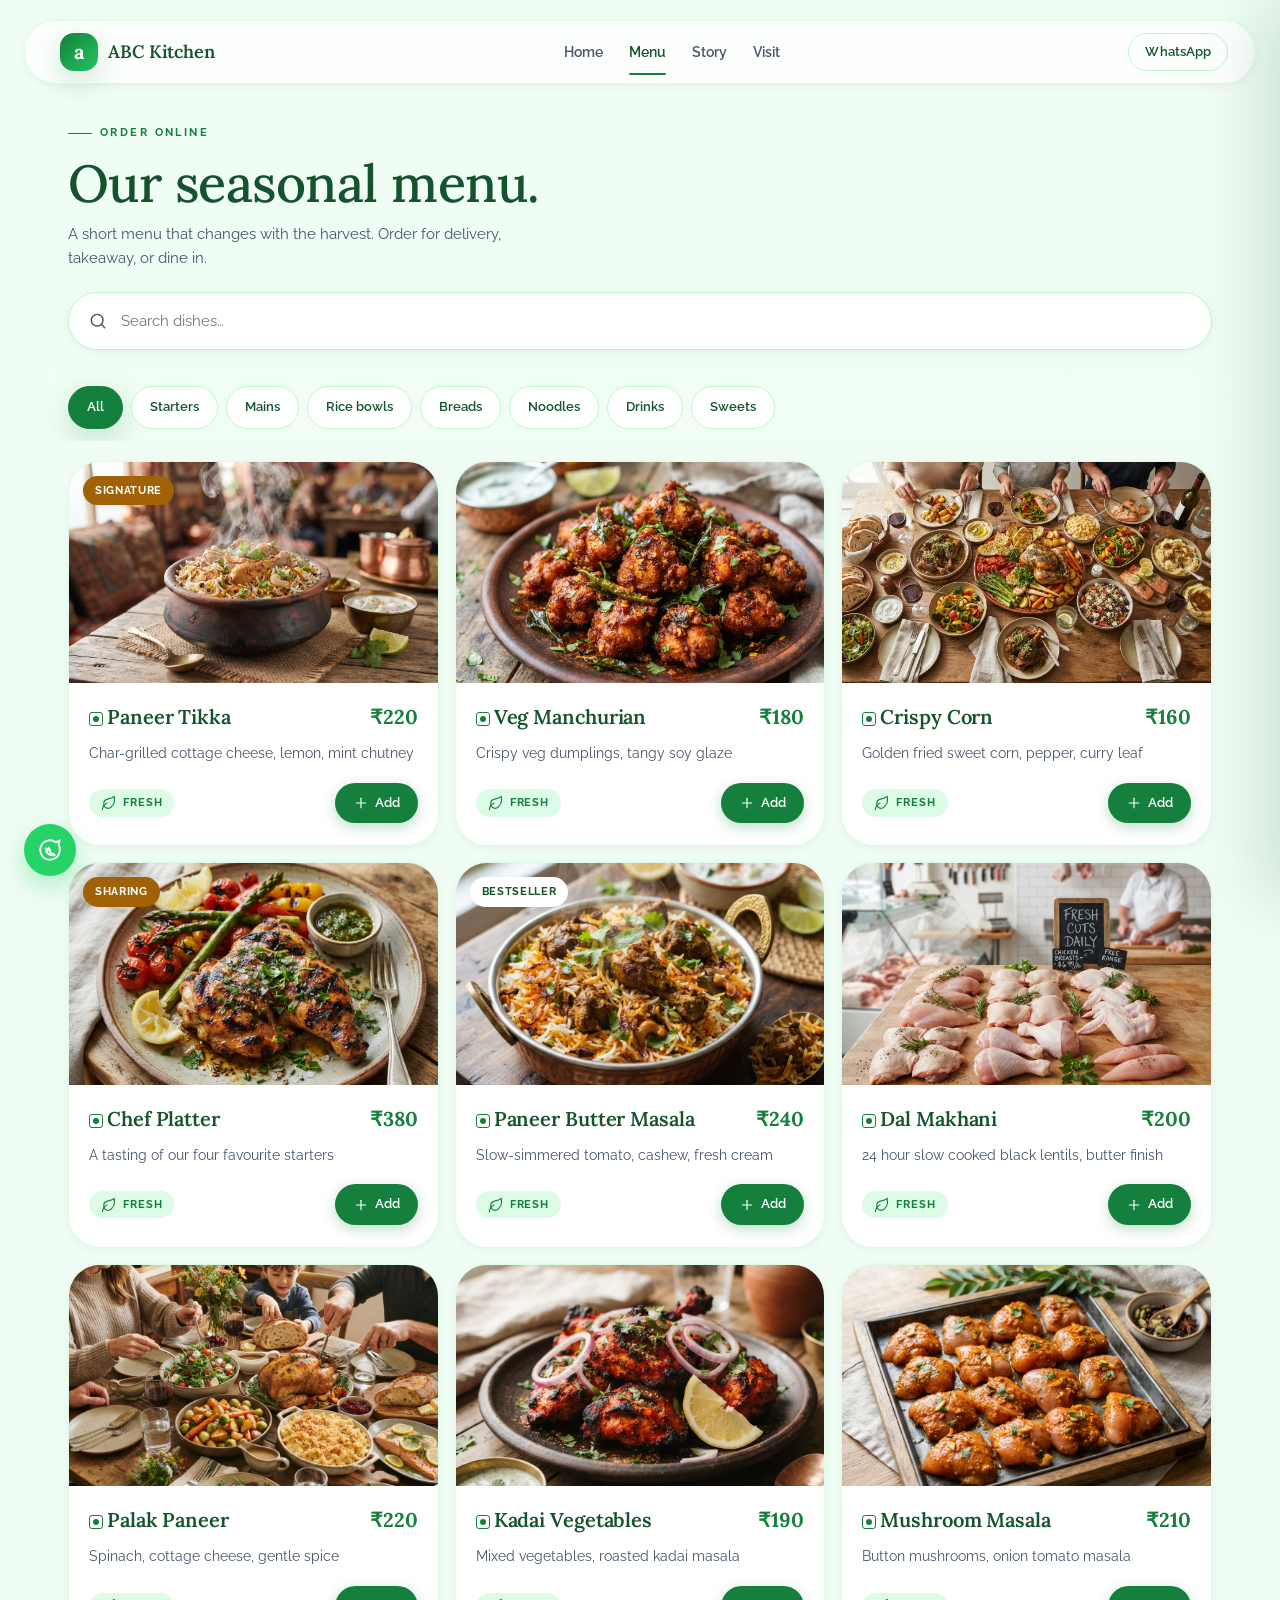
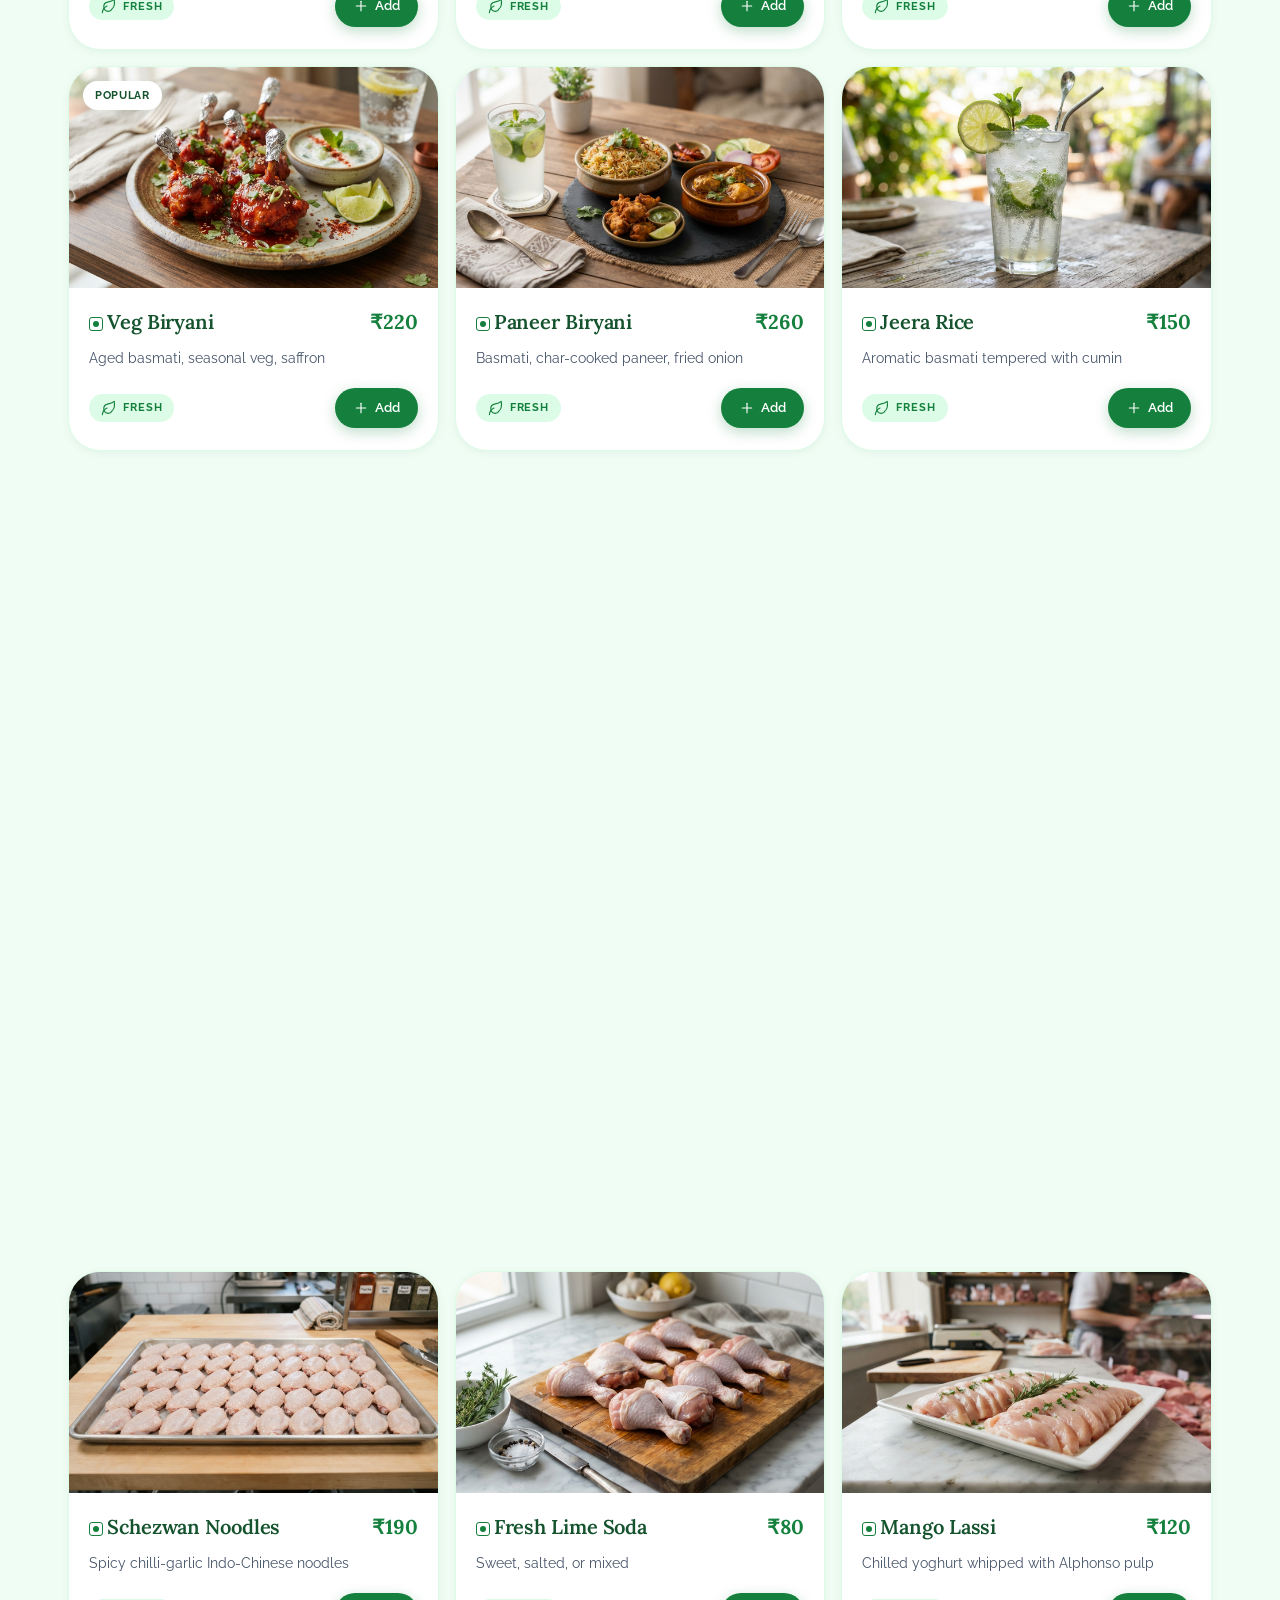
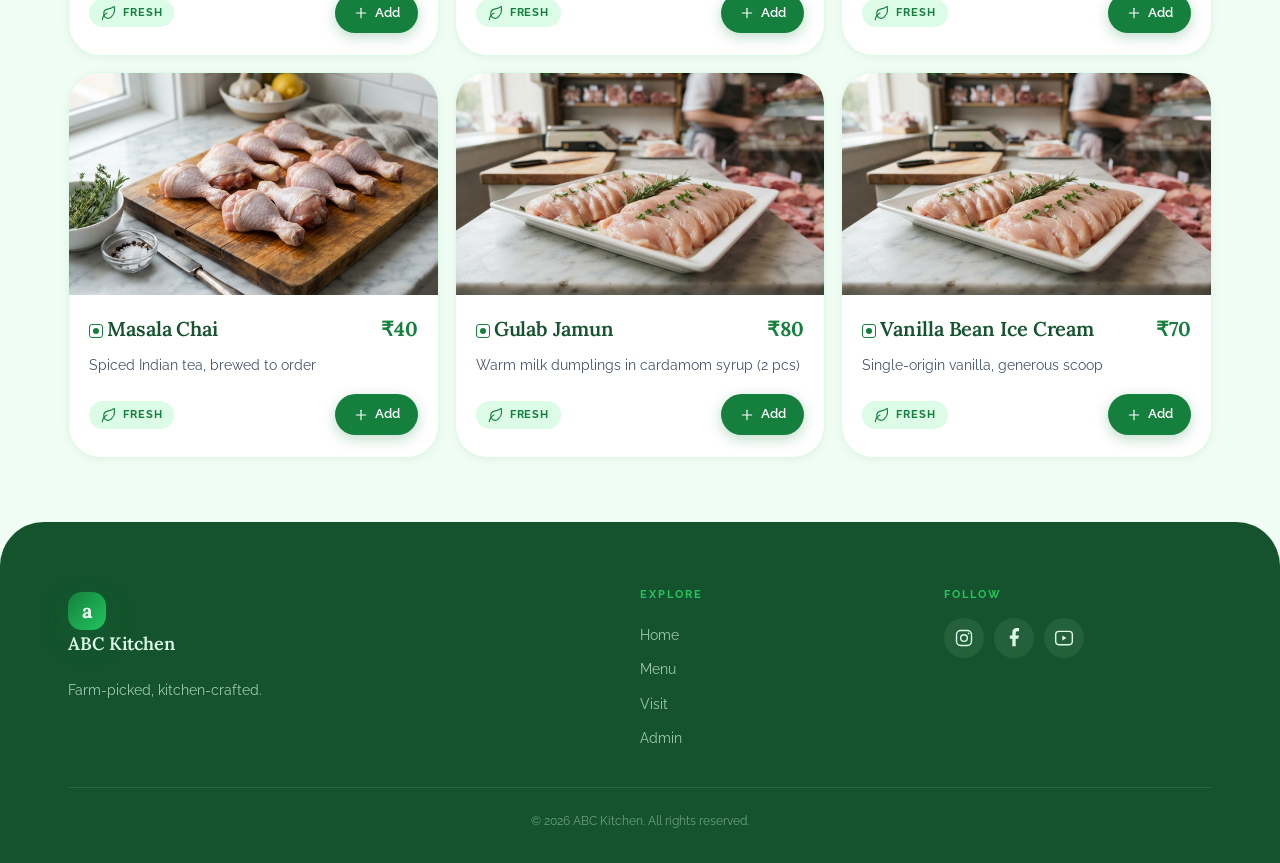
==== commit 36aba465: "Add admin link to footer Co-authored-by: CommandCodeBot <noreply@commandcode.ai>" ====
--- a/menu.html
+++ b/menu.html
@@ -64,6 +64,7 @@
         <a href="index.html">Home</a>
         <a href="menu.html">Menu</a>
         <a href="index.html#contact">Visit</a>
+        <a href="admin.html">Admin</a>
       </div>
       <div>
         <h5>Follow</h5>
